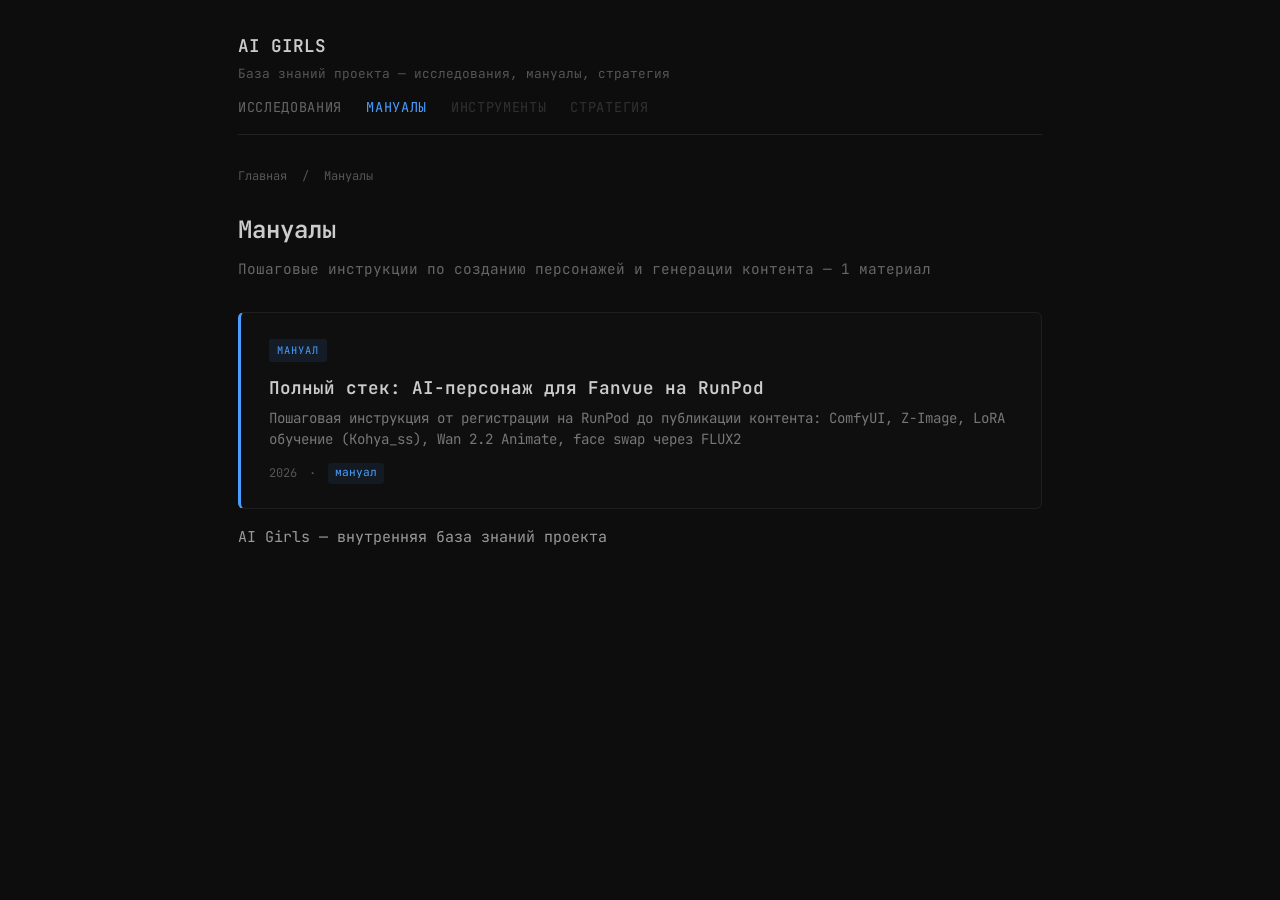
==== manuals/index.html @ 11a681b3 "manuals: RunPod stack — полный мануал AI-персонаж для Fanvue" ====
<!DOCTYPE html>
<html lang="ru">
<head>
  <meta charset="UTF-8">
  <meta name="viewport" content="width=device-width, initial-scale=1.0">
  <title>Мануалы — AI Girls</title>
  <link rel="preconnect" href="https://fonts.googleapis.com">
  <link href="https://fonts.googleapis.com/css2?family=JetBrains+Mono:wght@400;600&display=swap" rel="stylesheet">
  <link rel="stylesheet" href="../assets/style.css">
</head>
<body>
  <div class="container">

    <header class="site-header">
      <a href="../index.html" class="logo">AI GIRLS</a>
      <div class="site-tagline">База знаний проекта — исследования, мануалы, стратегия</div>
      <nav class="site-nav">
        <a href="../research/index.html">Исследования</a>
        <a href="index.html" class="active">Мануалы</a>
        <a href="#" style="opacity:0.4;pointer-events:none">Инструменты</a>
        <a href="#" style="opacity:0.4;pointer-events:none">Стратегия</a>
      </nav>
    </header>

    <main>
      <div class="breadcrumbs">
        <a href="../index.html">Главная</a>
        <span class="sep">/</span>
        <span>Мануалы</span>
      </div>

      <h1>Мануалы</h1>
      <p class="section-description" style="color:rgb(102,102,102);font-size:0.9rem;margin-top:0.5rem;margin-bottom:2rem;">
        Пошаговые инструкции по созданию персонажей и генерации контента — 1 материал
      </p>

      <a href="runpod-stack.html" class="featured-card">
        <span class="featured-label">Мануал</span>
        <span class="featured-title">Полный стек: AI-персонаж для Fanvue на RunPod</span>
        <span class="featured-desc">Пошаговая инструкция от регистрации на RunPod до публикации контента: ComfyUI, Z-Image, LoRA обучение (Kohya_ss), Wan 2.2 Animate, face swap через FLUX2</span>
        <div class="featured-meta">
          <span>2026</span>
          <span class="sep">·</span>
          <span class="section-tag">мануал</span>
        </div>
      </a>

    </main>

    <footer class="site-footer-bottom">
      <p>AI Girls — внутренняя база знаний проекта</p>
    </footer>

  </div>
</body>
</html>
---- assets/style.css ----
/* AI Girls Knowledge Base — Dark Theme (inspired by context.lat) */

*, ::before, ::after { box-sizing: border-box; margin: 0; padding: 0; }

body {
  font-family: "Fira Code", "JetBrains Mono", "SF Mono", "Fira Mono", "Roboto Mono", monospace;
  background: rgb(13, 13, 13);
  color: rgb(153, 153, 153);
  line-height: 1.6;
  font-size: 15px;
  -webkit-font-smoothing: antialiased;
}

.container {
  max-width: 900px;
  margin: 0 auto;
  padding: 2rem 3rem;
}

a { color: rgb(74, 158, 255); text-decoration: none; }
a:hover { text-decoration: underline; }

h1, h2, h3 { color: rgb(204, 204, 204); font-weight: 600; }
h1 { font-size: 1.5rem; margin-bottom: 0.5rem; }
h2 { font-size: 1.2rem; margin-bottom: 0.5rem; }
h3 { font-size: 1rem; }

/* Header */
.site-header {
  border-bottom: 1px solid rgb(34, 34, 34);
  padding-bottom: 1rem;
  margin-bottom: 2rem;
}
.site-header .logo {
  color: rgb(204, 204, 204);
  font-weight: 600;
  font-size: 1.1rem;
  text-decoration: none;
}
.site-header .logo:hover { text-decoration: none; color: #fff; }
.site-tagline {
  color: rgb(85, 85, 85);
  font-size: 0.8rem;
  margin-top: 0.25rem;
}
.site-nav {
  display: flex;
  gap: 1.5rem;
  margin-top: 0.75rem;
}
.site-nav a {
  color: rgb(102, 102, 102);
  font-size: 0.85rem;
  text-transform: uppercase;
  letter-spacing: 0.05em;
}
.site-nav a:hover, .site-nav a.active { color: rgb(74, 158, 255); text-decoration: none; }

/* Hero */
.home-hero {
  margin-bottom: 2.5rem;
  padding-bottom: 2rem;
  border-bottom: 1px solid rgb(26, 26, 26);
}
.home-hero-title {
  font-size: 1.75rem;
  font-weight: 600;
  color: rgb(224, 224, 224);
  letter-spacing: -0.02em;
  margin-bottom: 0.5rem;
}
.home-hero-desc {
  color: rgb(102, 102, 102);
  font-size: 0.95rem;
  max-width: 32em;
}

/* Section label */
.home-section-label {
  font-size: 0.7rem;
  text-transform: uppercase;
  letter-spacing: 0.12em;
  color: rgb(74, 158, 255);
  font-weight: 500;
  margin-bottom: 0.75rem;
  margin-top: 2rem;
}
.home-section-label:first-of-type { margin-top: 0; }

/* Home grid (category cards) */
.home-grid {
  display: grid;
  grid-template-columns: repeat(2, 1fr);
  gap: 1rem;
  margin-top: 0.5rem;
}
.home-card {
  display: block;
  border: 1px solid rgb(30, 30, 30);
  padding: 1.5rem 1.25rem;
  border-radius: 6px;
  text-decoration: none;
  color: inherit;
  transition: border-color 0.2s, background 0.2s, box-shadow 0.2s;
  background: rgb(15, 15, 15);
}
.home-card:hover {
  border-color: rgb(42, 111, 212);
  background: rgb(20, 20, 20);
  box-shadow: rgba(74, 158, 255, 0.15) 0 0 0 1px;
  text-decoration: none;
}
.home-card.disabled {
  opacity: 0.4;
  pointer-events: none;
}
.home-card-title {
  font-size: 0.95rem;
  color: rgb(204, 204, 204);
  font-weight: 600;
  margin-bottom: 0.35rem;
  display: block;
}
.home-card-count {
  font-size: 0.72rem;
  color: rgb(74, 158, 255);
  margin-bottom: 0.5rem;
  display: block;
}
.home-card-desc {
  font-size: 0.78rem;
  color: rgb(85, 85, 85);
  line-height: 1.45;
}

/* Listing page */
.group-title {
  margin-top: 2rem;
  margin-bottom: 0.5rem;
  font-size: 0.85rem;
  color: rgb(85, 85, 85);
  text-transform: uppercase;
  letter-spacing: 0.1em;
  font-weight: 400;
}

.card-list { margin-top: 0.5rem; }
.card {
  display: block;
  border: 1px solid rgb(34, 34, 34);
  padding: 1.25rem;
  border-radius: 4px;
  transition: border-color 0.2s;
  color: inherit;
  text-decoration: none;
  margin-bottom: 0.75rem;
  background: rgb(15, 15, 15);
}
.card:hover { border-color: rgb(74, 158, 255); text-decoration: none; }
.card h3 { margin-bottom: 0.4rem; color: rgb(204, 204, 204); }
.card p { font-size: 0.85rem; color: rgb(119, 119, 119); margin-bottom: 0.5rem; }
.card-meta {
  font-size: 0.75rem;
  color: rgb(85, 85, 85);
  display: flex;
  gap: 1rem;
  flex-wrap: wrap;
}

/* Featured card */
.featured-card {
  display: block;
  border-width: 1px 1px 1px 3px;
  border-style: solid;
  border-color: rgb(30,30,30) rgb(30,30,30) rgb(30,30,30) rgb(74,158,255);
  border-radius: 6px;
  padding: 1.5rem 1.75rem;
  margin-bottom: 1rem;
  transition: border-color 0.2s, background 0.2s;
  color: inherit;
  text-decoration: none;
  background: rgb(15, 15, 15);
}
.featured-card:hover {
  border-left-color: rgb(109, 179, 255);
  background: rgb(19, 19, 19);
  text-decoration: none;
}
.featured-label {
  display: inline-block;
  font-size: 0.65rem;
  text-transform: uppercase;
  letter-spacing: 0.1em;
  color: rgb(74, 158, 255);
  background: rgba(74, 158, 255, 0.1);
  padding: 0.2rem 0.5rem;
  border-radius: 3px;
  margin-bottom: 0.75rem;
}
.featured-title {
  display: block;
  font-size: 1.1rem;
  color: rgb(204, 204, 204);
  font-weight: 600;
  margin-bottom: 0.4rem;
}
.featured-desc {
  display: block;
  font-size: 0.88rem;
  color: rgb(119, 119, 119);
  margin-bottom: 0.75rem;
  line-height: 1.5;
}
.featured-meta {
  display: flex;
  align-items: center;
  gap: 0.75rem;
  font-size: 0.75rem;
  color: rgb(85, 85, 85);
}
.section-tag {
  color: rgb(74, 158, 255);
  background: rgba(74, 158, 255, 0.08);
  padding: 0.12rem 0.45rem;
  border-radius: 3px;
  font-size: 0.7rem;
}

/* Detail / article page */
.breadcrumbs {
  font-size: 0.75rem;
  color: rgb(85, 85, 85);
  margin-bottom: 1.5rem;
}
.breadcrumbs a { color: rgb(85, 85, 85); }
.breadcrumbs a:hover { color: rgb(74, 158, 255); }
.breadcrumbs .sep { margin: 0 0.5rem; }

.detail-header { margin-bottom: 2rem; }
.detail-header h1 { font-size: 1.4rem; color: rgb(220, 220, 220); }
.detail-header .description { color: rgb(119, 119, 119); margin-top: 0.5rem; font-size: 0.9rem; }
.detail-meta {
  display: flex;
  gap: 1.5rem;
  flex-wrap: wrap;
  margin-top: 1rem;
  padding: 1rem 0;
  border-top: 1px solid rgb(34, 34, 34);
  border-bottom: 1px solid rgb(34, 34, 34);
  font-size: 0.85rem;
}
.detail-meta dt { color: rgb(85, 85, 85); font-size: 0.75rem; text-transform: uppercase; letter-spacing: 0.05em; }
.detail-meta dd { color: rgb(204, 204, 204); margin-top: 0.25rem; }

/* Content body (article) */
.content-body { margin-top: 2rem; }
.content-body p { margin-bottom: 1rem; color: rgb(153, 153, 153); }
.content-body h1 { font-size: 1.3rem; margin-top: 2rem; margin-bottom: 0.75rem; color: rgb(204,204,204); }
.content-body h2 { margin-top: 2rem; margin-bottom: 0.75rem; color: rgb(204,204,204); }
.content-body h3 { margin-top: 1.5rem; margin-bottom: 0.5rem; color: rgb(180,180,180); }
.content-body h4 { margin-top: 1rem; margin-bottom: 0.4rem; color: rgb(160,160,160); font-size: 0.95rem; }
.content-body ul, .content-body ol { padding-left: 1.5rem; margin-bottom: 1rem; }
.content-body li { margin-bottom: 0.35rem; color: rgb(153,153,153); }
.content-body strong { color: rgb(204,204,204); }
.content-body em { color: rgb(170,170,170); }
.content-body code {
  background: rgb(26, 26, 26);
  padding: 0.15rem 0.4rem;
  border-radius: 2px;
  font-size: 0.85em;
  color: rgb(180, 180, 180);
}
.content-body pre {
  background: rgb(10, 10, 10);
  padding: 1rem;
  border-radius: 4px;
  overflow-x: auto;
  margin-bottom: 1rem;
  border: 1px solid rgb(26,26,26);
}
.content-body pre code { background: none; padding: 0; }
.content-body table {
  width: 100%;
  border-collapse: collapse;
  margin-bottom: 1rem;
  font-size: 0.85rem;
}
.content-body th, .content-body td {
  text-align: left;
  padding: 0.5rem 0.75rem;
  border-bottom: 1px solid rgb(34, 34, 34);
}
.content-body th {
  color: rgb(85, 85, 85);
  font-weight: 400;
  text-transform: uppercase;
  font-size: 0.75rem;
  letter-spacing: 0.05em;
}
.content-body td { color: rgb(204, 204, 204); }
.content-body blockquote {
  border-left: 3px solid rgb(74, 158, 255);
  padding-left: 1rem;
  color: rgb(119, 119, 119);
  margin-bottom: 1rem;
}
.content-body hr {
  border: none;
  border-top: 1px solid rgb(34, 34, 34);
  margin: 2rem 0;
}

/* Back button */
.back-btn {
  display: inline-block;
  font-size: 0.8rem;
  color: rgb(85, 85, 85);
  margin-bottom: 1.5rem;
}
.back-btn:hover { color: rgb(74, 158, 255); text-decoration: none; }

/* Footer */
.site-footer {
  border-top: 1px solid rgb(26, 26, 26);
  margin-top: 4rem;
  padding-top: 1.5rem;
  font-size: 0.8rem;
  color: rgb(51, 51, 51);
}

@media (max-width: 600px) {
  .container { padding: 1.5rem 1.25rem; }
  .home-grid { grid-template-columns: 1fr; }
}
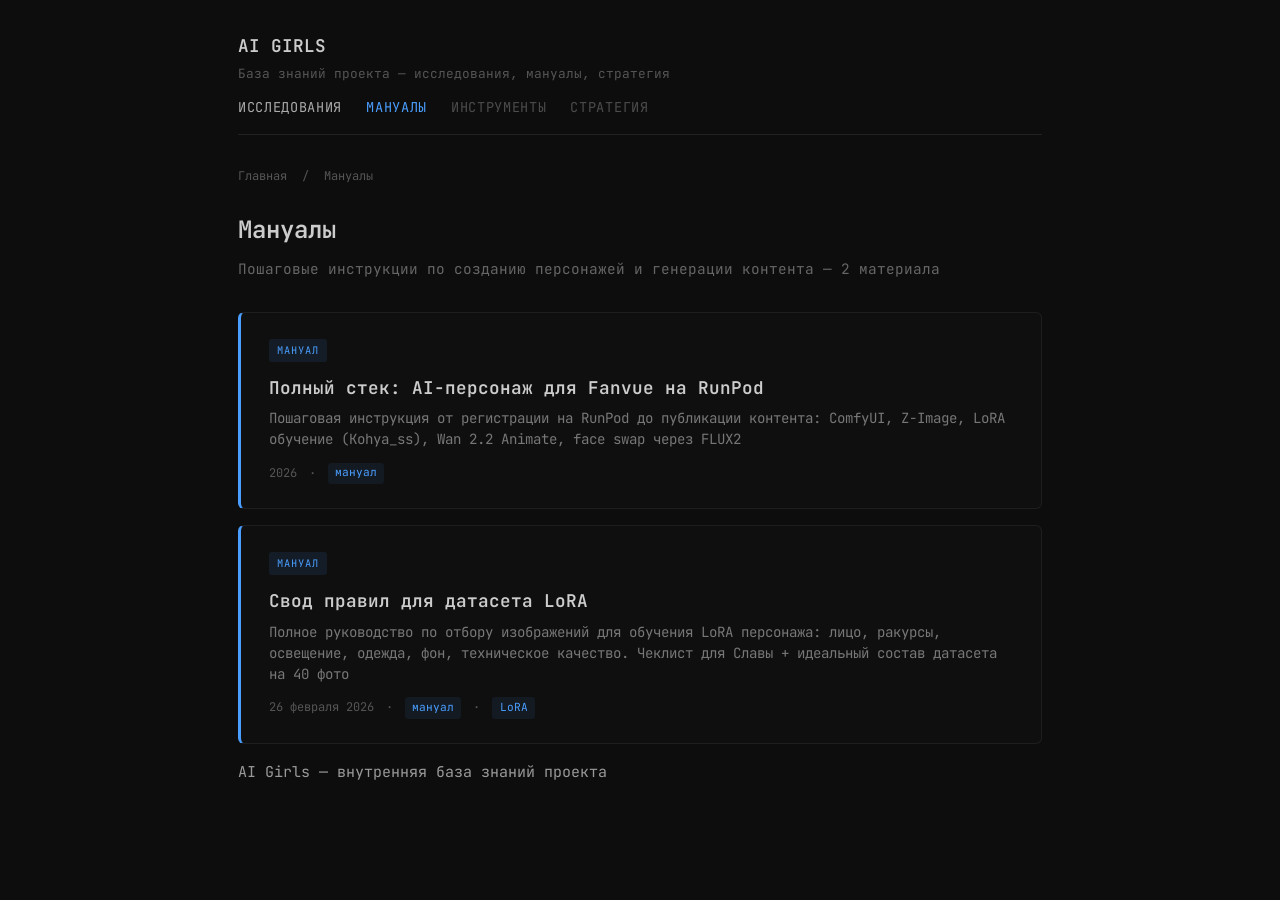
==== commit ac2e0ae6: "feat: добавлен мануал — Свод правил для датасета LoRA" ====
--- a/manuals/index.html
+++ b/manuals/index.html
@@ -31,7 +31,7 @@
 
       <h1>Мануалы</h1>
       <p class="section-description" style="color:rgb(102,102,102);font-size:0.9rem;margin-top:0.5rem;margin-bottom:2rem;">
-        Пошаговые инструкции по созданию персонажей и генерации контента — 1 материал
+        Пошаговые инструкции по созданию персонажей и генерации контента — 2 материала
       </p>
 
       <a href="runpod-stack.html" class="featured-card">
@@ -45,6 +45,19 @@
         </div>
       </a>
 
+      <a href="lora-dataset-rules.html" class="featured-card">
+        <span class="featured-label">Мануал</span>
+        <span class="featured-title">Свод правил для датасета LoRA</span>
+        <span class="featured-desc">Полное руководство по отбору изображений для обучения LoRA персонажа: лицо, ракурсы, освещение, одежда, фон, техническое качество. Чеклист для Славы + идеальный состав датасета на 40 фото</span>
+        <div class="featured-meta">
+          <span>26 февраля 2026</span>
+          <span class="sep">·</span>
+          <span class="section-tag">мануал</span>
+          <span class="sep">·</span>
+          <span class="section-tag">LoRA</span>
+        </div>
+      </a>
+
     </main>
 
     <footer class="site-footer-bottom">
--- a/assets/style.css
+++ b/assets/style.css
@@ -9,12 +9,15 @@
   line-height: 1.6;
   font-size: 15px;
   -webkit-font-smoothing: antialiased;
+  overflow-y: scroll;
+  scrollbar-gutter: stable;
 }
 
 .container {
   max-width: 900px;
   margin: 0 auto;
   padding: 2rem 3rem;
+  min-height: 100vh;
 }
 
 a { color: rgb(74, 158, 255); text-decoration: none; }
@@ -49,7 +52,7 @@
   margin-top: 0.75rem;
 }
 .site-nav a {
-  color: rgb(102, 102, 102);
+  color: rgb(170, 170, 170);
   font-size: 0.85rem;
   text-transform: uppercase;
   letter-spacing: 0.05em;
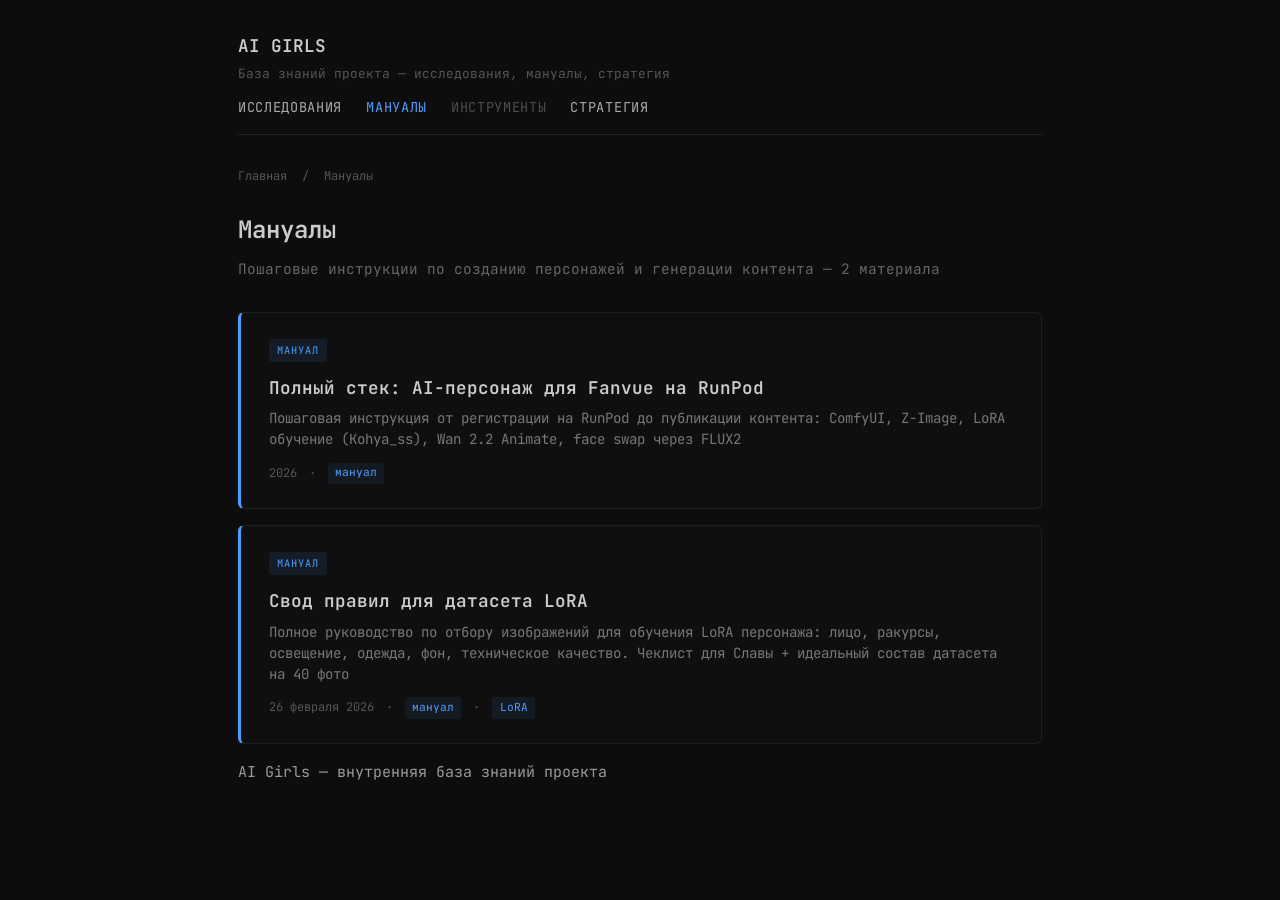
==== commit 07602740: "feat: добавлен раздел Стратегия — Контент-стратегия AI OFM - Новая страница: strategy/content-strate" ====
--- a/manuals/index.html
+++ b/manuals/index.html
@@ -18,7 +18,7 @@
         <a href="../research/index.html">Исследования</a>
         <a href="index.html" class="active">Мануалы</a>
         <a href="#" style="opacity:0.4;pointer-events:none">Инструменты</a>
-        <a href="#" style="opacity:0.4;pointer-events:none">Стратегия</a>
+        <a href="../strategy/index.html">Стратегия</a>
       </nav>
     </header>
 
